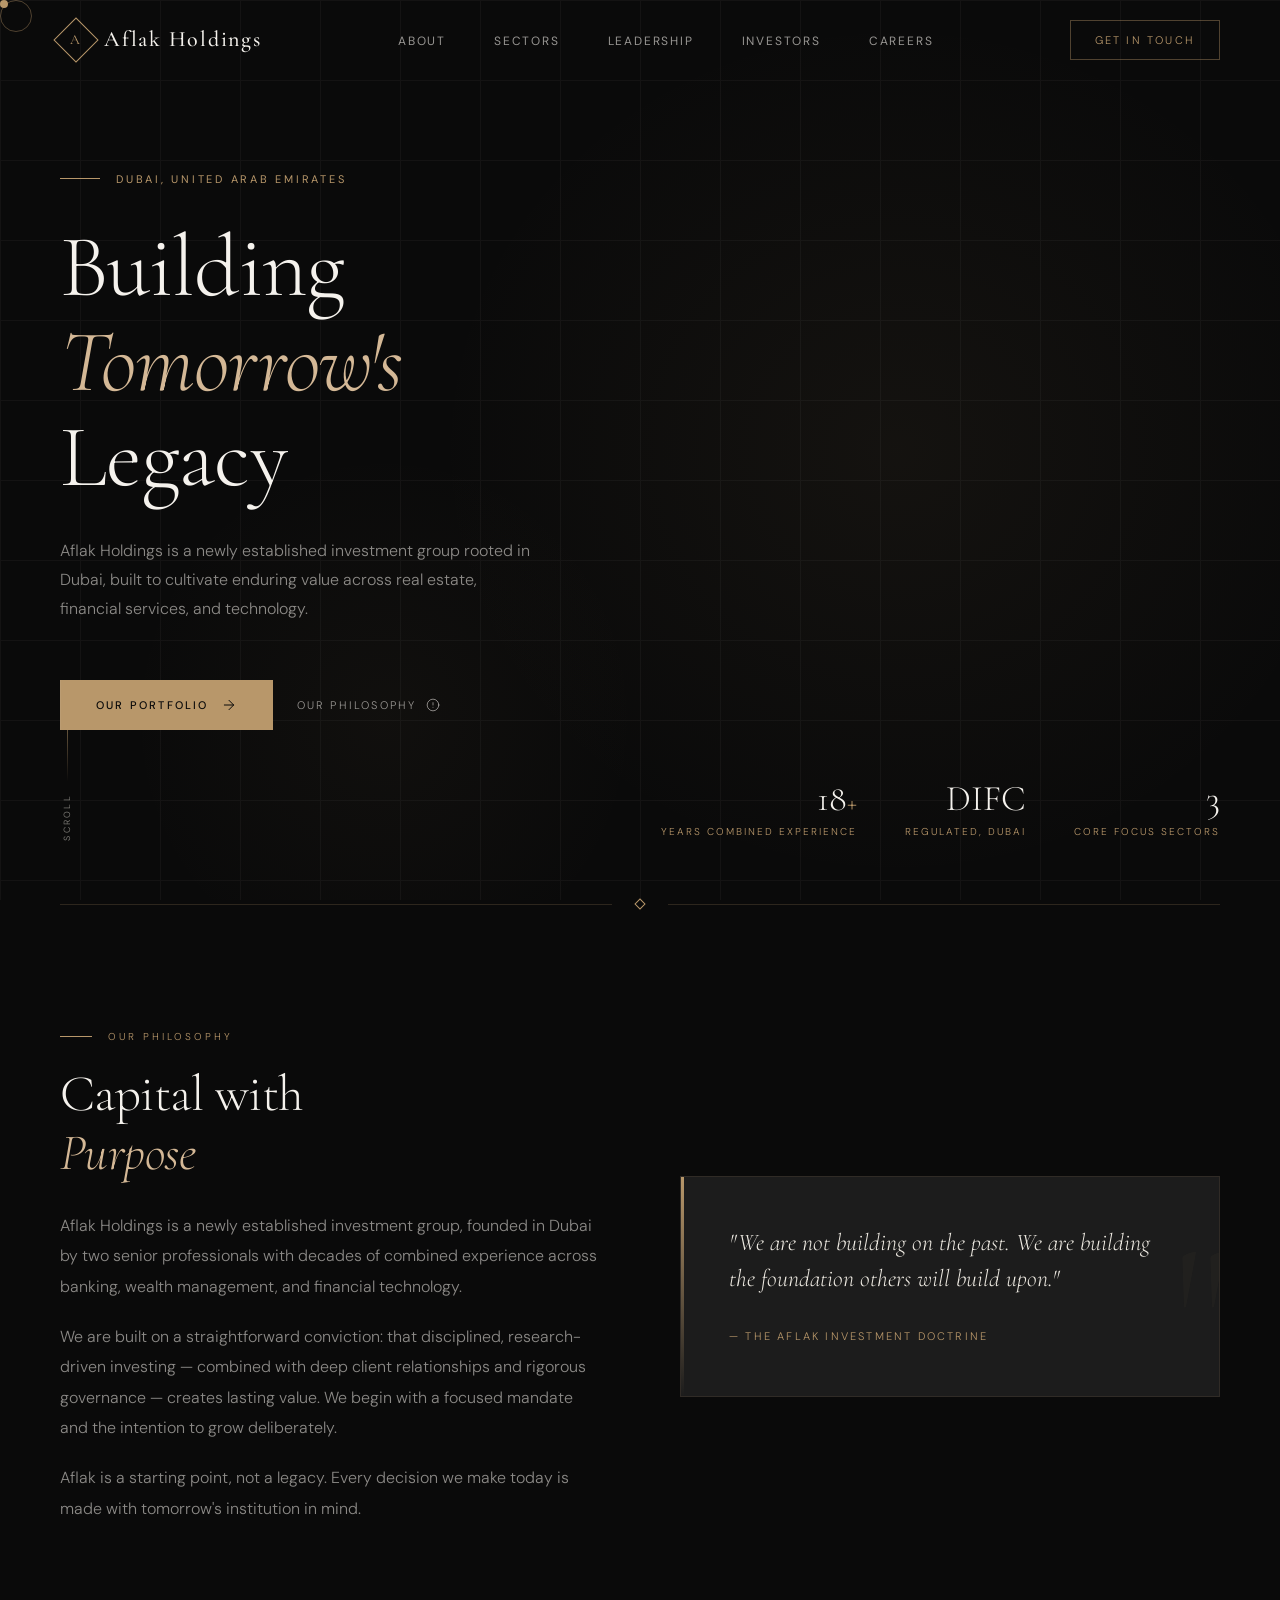
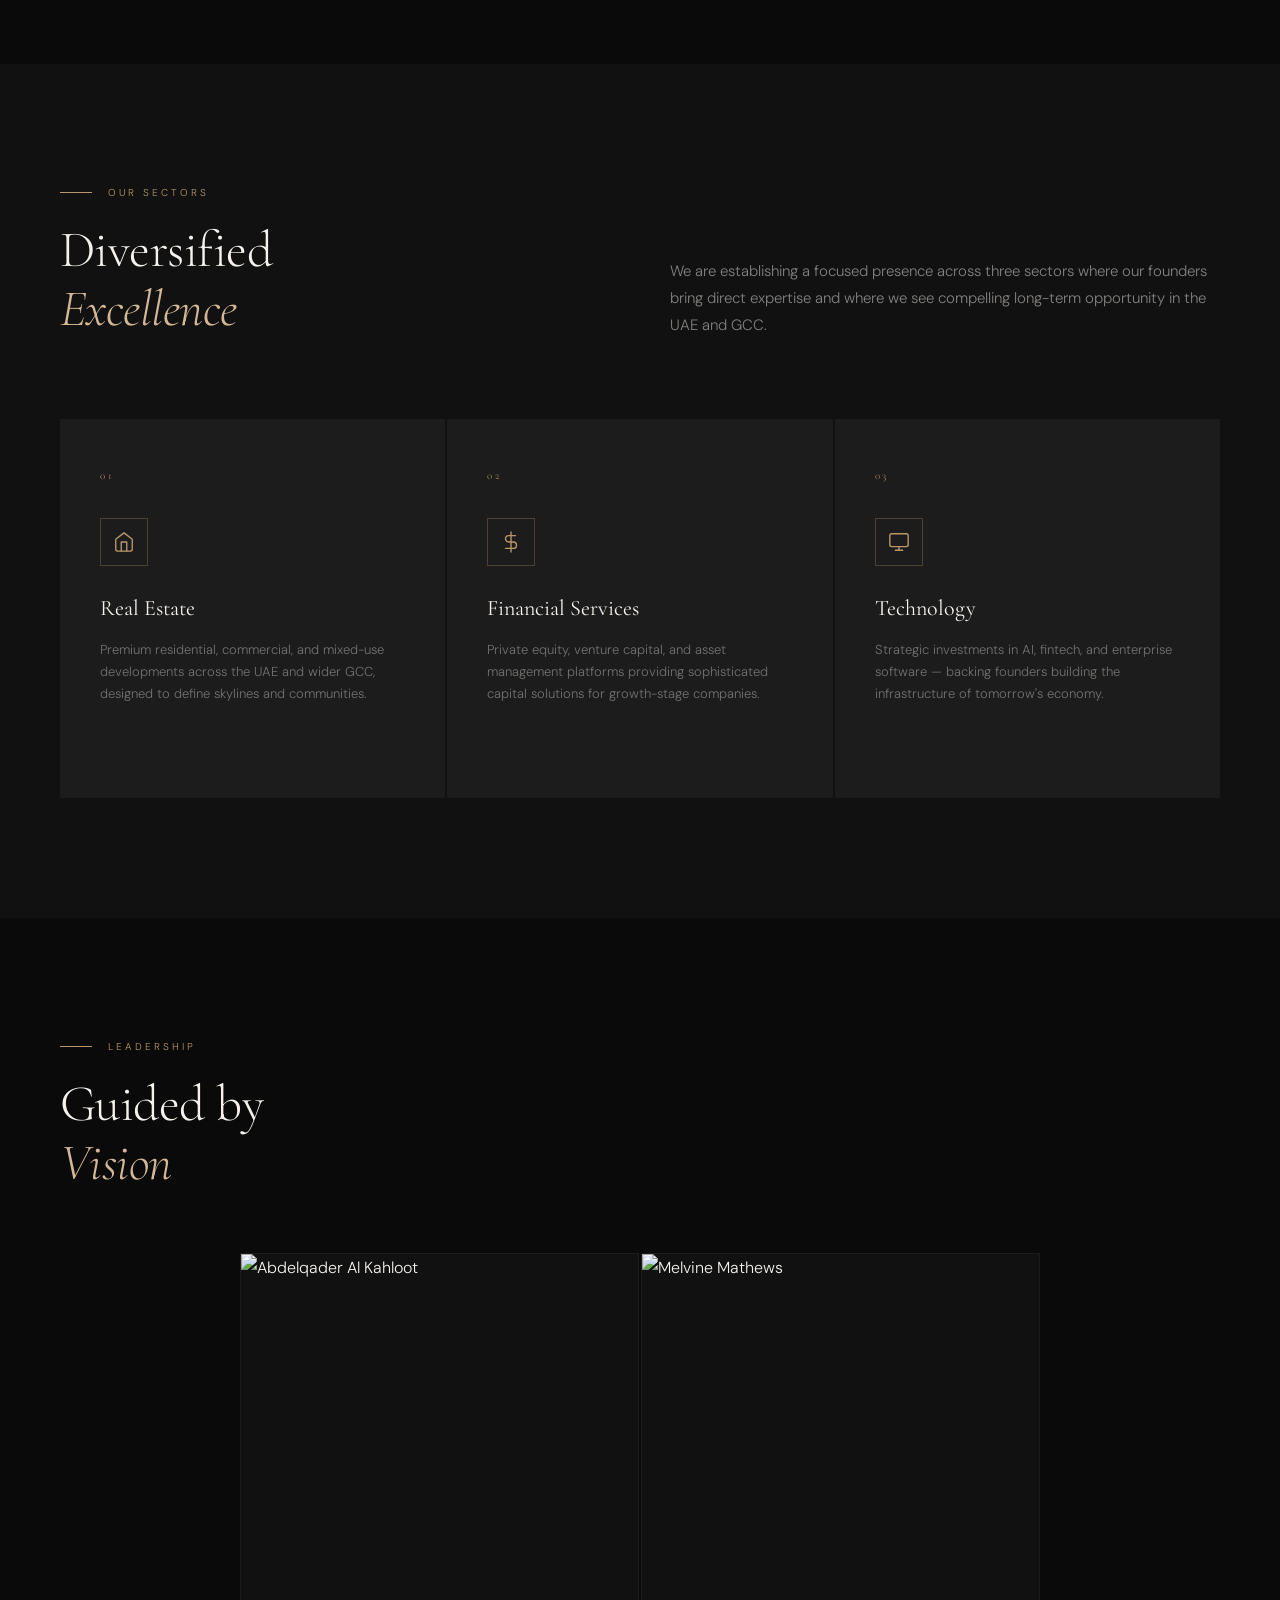
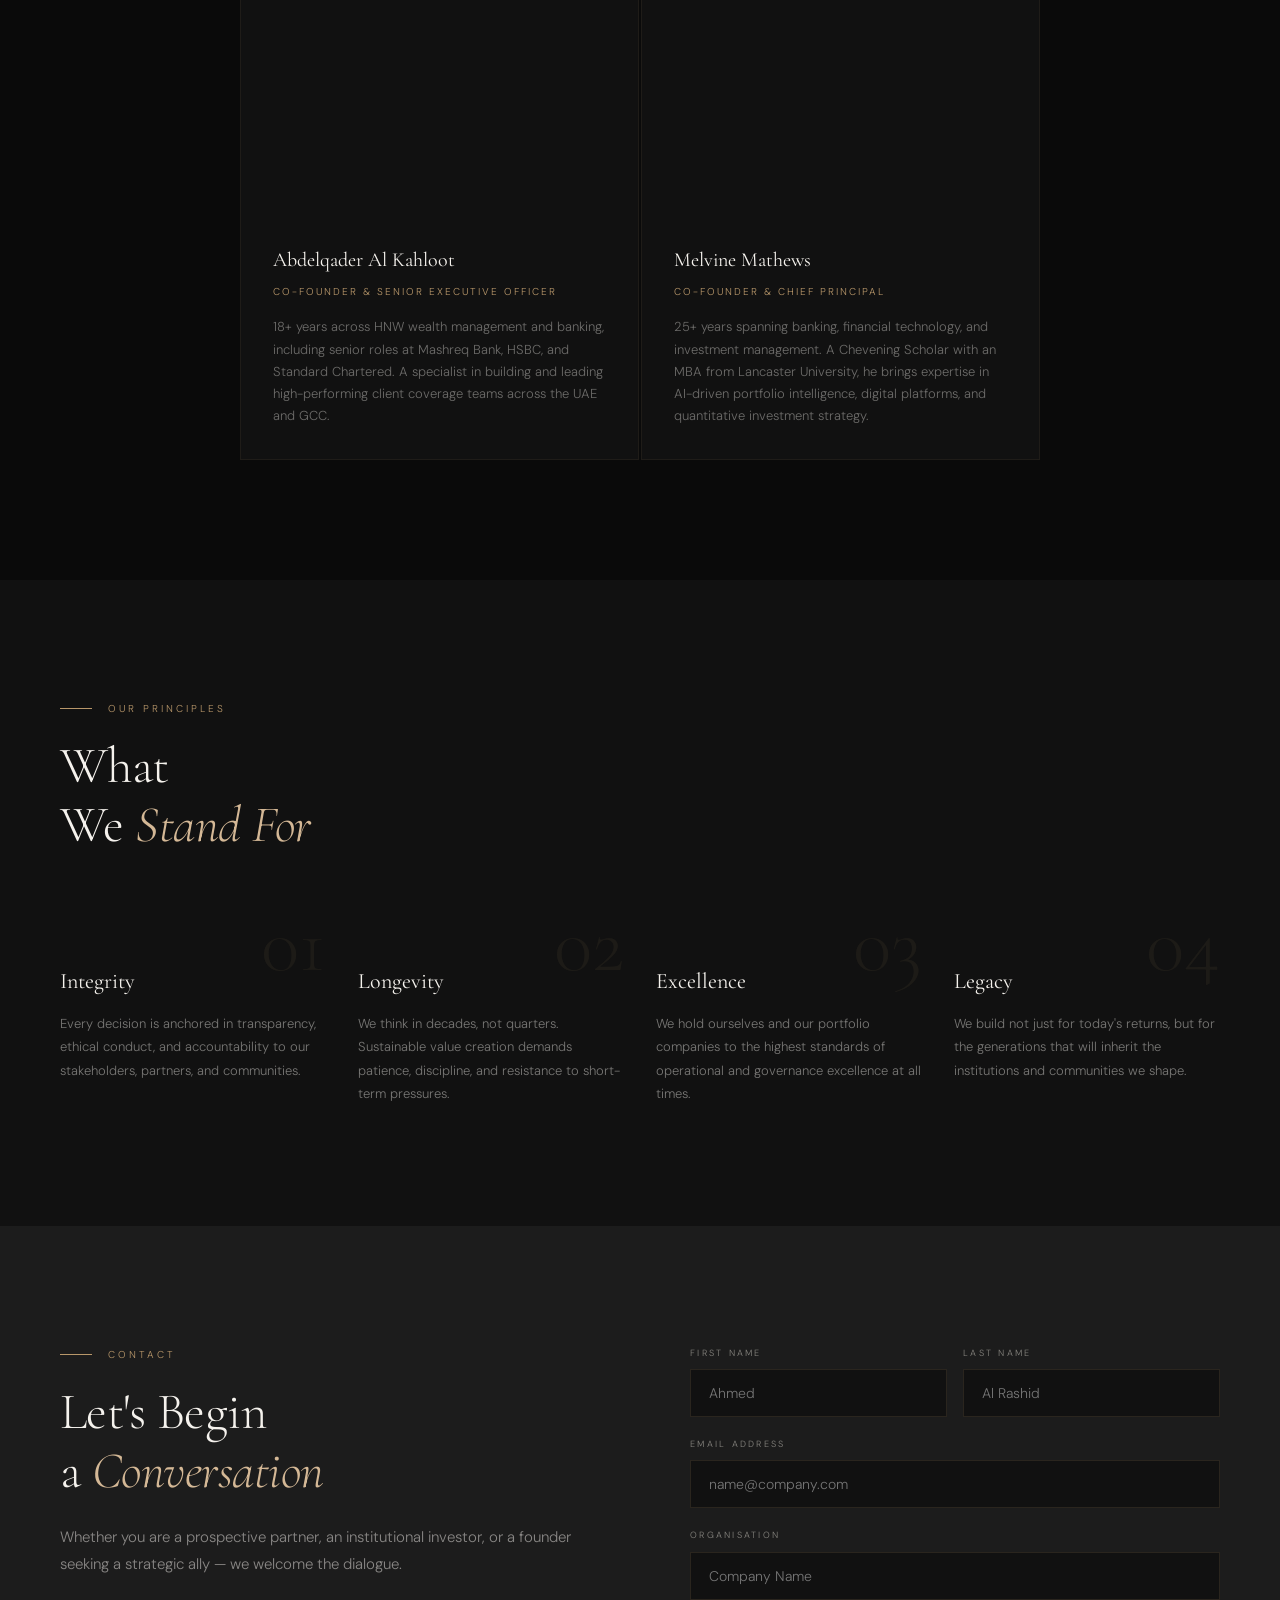
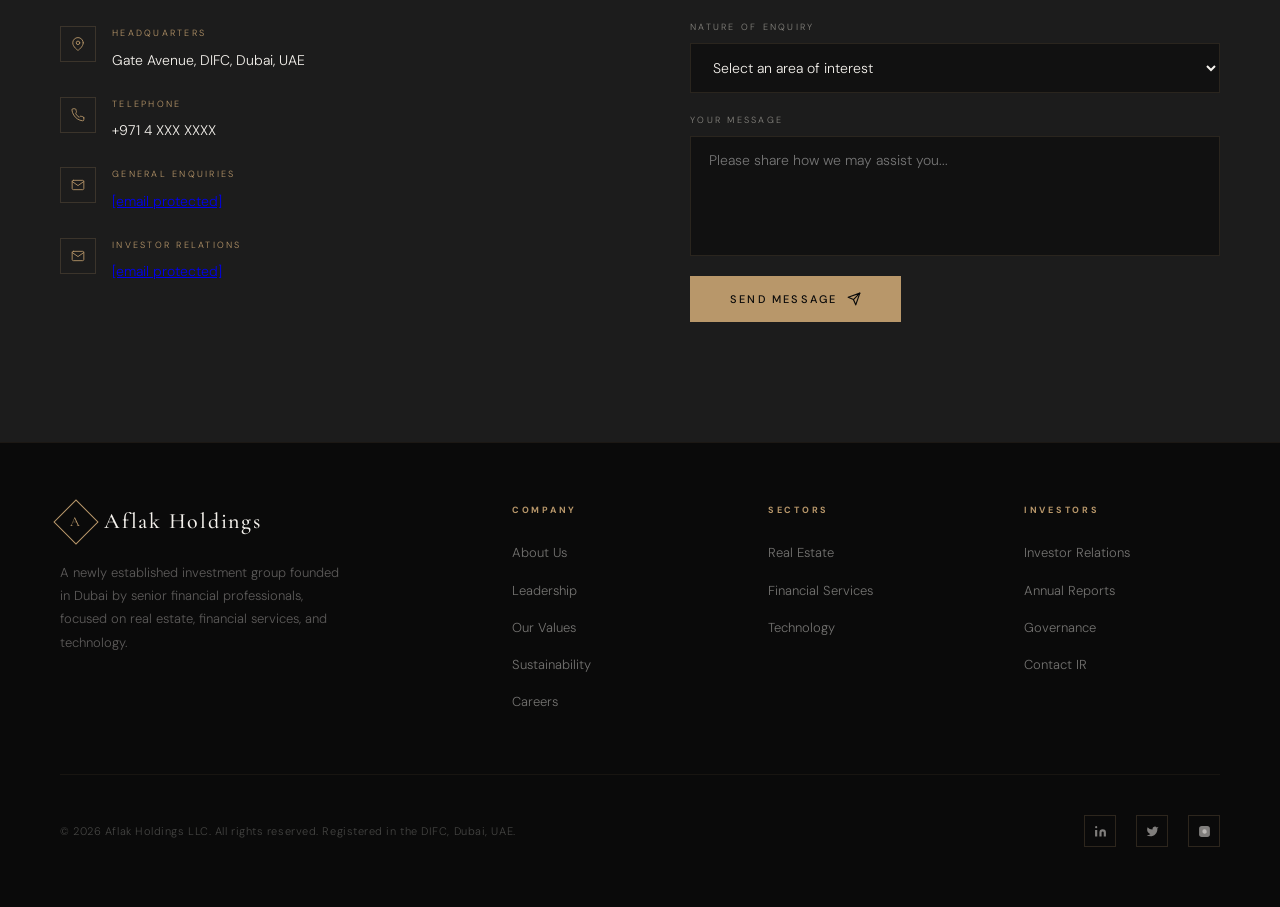
==== index.html @ 6c9a850c "Add files via upload" ====
<!DOCTYPE html>
<html lang="en">
<head>
<meta charset="UTF-8">
<meta name="viewport" content="width=device-width, initial-scale=1.0">
<title>Aflak Holdings — Building Tomorrow's Legacy</title>
<link rel="preconnect" href="https://fonts.googleapis.com">
<link rel="preconnect" href="https://fonts.gstatic.com" crossorigin>
<link href="https://fonts.googleapis.com/css2?family=Cormorant+Garamond:ital,wght@0,300;0,400;0,500;0,600;1,300;1,400&family=DM+Sans:wght@300;400;500&display=swap" rel="stylesheet">

<style>
  *, *::before, *::after { margin: 0; padding: 0; box-sizing: border-box; }

  :root {
    --gold: #B8976A;
    --gold-light: #D4B896;
    --gold-dark: #8A6E4A;
    --obsidian: #0A0A0A;
    --off-black: #111111;
    --charcoal: #1C1C1C;
    --slate: #2A2A2A;
    --warm-white: #F5F2ED;
    --cream: #EDE9E1;
    --muted: #888680;
    --text-secondary: #5A5855;
    --serif: 'Cormorant Garamond', Georgia, serif;
    --sans: 'DM Sans', system-ui, sans-serif;
    --nav-height: 80px;
  }

  html { scroll-behavior: smooth; }

  body {
    background: var(--obsidian);
    color: var(--warm-white);
    font-family: var(--sans);
    font-weight: 300;
    overflow-x: hidden;
    line-height: 1.7;
  }

  /* ====== CURSOR ====== */
  .cursor {
    width: 8px; height: 8px;
    background: var(--gold);
    border-radius: 50%;
    position: fixed;
    pointer-events: none;
    z-index: 9999;
    transition: transform 0.15s ease, opacity 0.3s;
    mix-blend-mode: normal;
  }
  .cursor-ring {
    width: 32px; height: 32px;
    border: 1px solid rgba(184,151,106,0.4);
    border-radius: 50%;
    position: fixed;
    pointer-events: none;
    z-index: 9998;
    transition: transform 0.4s cubic-bezier(0.23,1,0.32,1), opacity 0.3s;
  }

  /* ====== NAV ====== */
  nav {
    position: fixed;
    top: 0; left: 0; right: 0;
    height: var(--nav-height);
    display: flex;
    align-items: center;
    justify-content: space-between;
    padding: 0 60px;
    z-index: 1000;
    transition: background 0.6s ease, border-bottom 0.6s ease;
  }
  nav.scrolled {
    background: rgba(10,10,10,0.95);
    backdrop-filter: blur(20px);
    border-bottom: 1px solid rgba(184,151,106,0.15);
  }

  .nav-logo {
    font-family: var(--serif);
    font-size: 22px;
    font-weight: 500;
    letter-spacing: 0.08em;
    color: var(--warm-white);
    text-decoration: none;
    display: flex;
    align-items: center;
    gap: 12px;
  }
  .nav-logo-mark {
    width: 32px; height: 32px;
    border: 1px solid var(--gold);
    display: flex; align-items: center; justify-content: center;
    transform: rotate(45deg);
    flex-shrink: 0;
  }
  .nav-logo-mark span {
    transform: rotate(-45deg);
    font-family: var(--serif);
    font-size: 14px;
    color: var(--gold);
    font-weight: 400;
  }
  .nav-links {
    display: flex;
    gap: 48px;
    list-style: none;
  }
  .nav-links a {
    font-family: var(--sans);
    font-size: 12px;
    font-weight: 400;
    letter-spacing: 0.15em;
    text-transform: uppercase;
    color: rgba(245,242,237,0.6);
    text-decoration: none;
    transition: color 0.3s;
    position: relative;
  }
  .nav-links a::after {
    content: '';
    position: absolute;
    bottom: -4px; left: 0;
    width: 0; height: 1px;
    background: var(--gold);
    transition: width 0.3s ease;
  }
  .nav-links a:hover { color: var(--warm-white); }
  .nav-links a:hover::after { width: 100%; }

  .nav-cta {
    font-family: var(--sans);
    font-size: 11px;
    letter-spacing: 0.2em;
    text-transform: uppercase;
    color: var(--gold);
    text-decoration: none;
    border: 1px solid rgba(184,151,106,0.4);
    padding: 10px 24px;
    transition: all 0.3s;
  }
  .nav-cta:hover {
    background: var(--gold);
    color: var(--obsidian);
    border-color: var(--gold);
  }

  /* ====== HERO ====== */
  .hero {
    min-height: 100vh;
    display: flex;
    align-items: center;
    position: relative;
    overflow: hidden;
    padding: 0 60px;
  }

  .hero-bg {
    position: absolute;
    inset: 0;
    background:
      radial-gradient(ellipse 60% 80% at 70% 50%, rgba(184,151,106,0.06) 0%, transparent 60%),
      radial-gradient(ellipse 40% 60% at 30% 80%, rgba(184,151,106,0.04) 0%, transparent 50%);
  }

  .hero-grid-lines {
    position: absolute;
    inset: 0;
    opacity: 0.04;
    background-image:
      linear-gradient(rgba(245,242,237,1) 1px, transparent 1px),
      linear-gradient(90deg, rgba(245,242,237,1) 1px, transparent 1px);
    background-size: 80px 80px;
  }

  .hero-content {
    max-width: 760px;
    position: relative;
    z-index: 2;
    animation: fadeUp 1.2s cubic-bezier(0.23,1,0.32,1) both;
  }

  .hero-eyebrow {
    display: flex;
    align-items: center;
    gap: 16px;
    margin-bottom: 32px;
  }
  .hero-eyebrow-line {
    width: 40px; height: 1px;
    background: var(--gold);
  }
  .hero-eyebrow span {
    font-size: 11px;
    letter-spacing: 0.25em;
    text-transform: uppercase;
    color: var(--gold);
    font-weight: 400;
  }

  h1 {
    font-family: var(--serif);
    font-size: clamp(52px, 7vw, 88px);
    font-weight: 300;
    line-height: 1.08;
    letter-spacing: -0.01em;
    margin-bottom: 32px;
    color: var(--warm-white);
  }
  h1 em {
    font-style: italic;
    color: var(--gold-light);
  }

  .hero-desc {
    font-size: 16px;
    color: rgba(245,242,237,0.55);
    max-width: 480px;
    margin-bottom: 56px;
    line-height: 1.8;
  }

  .hero-actions {
    display: flex;
    gap: 24px;
    align-items: center;
    flex-wrap: wrap;
  }

  .btn-primary {
    display: inline-flex;
    align-items: center;
    gap: 12px;
    background: var(--gold);
    color: var(--obsidian);
    padding: 16px 36px;
    font-size: 11px;
    letter-spacing: 0.2em;
    text-transform: uppercase;
    font-weight: 500;
    text-decoration: none;
    transition: all 0.3s;
    position: relative;
    overflow: hidden;
  }
  .btn-primary::before {
    content: '';
    position: absolute;
    inset: 0;
    background: rgba(255,255,255,0.15);
    transform: translateX(-100%);
    transition: transform 0.3s ease;
  }
  .btn-primary:hover::before { transform: translateX(0); }
  .btn-primary svg { transition: transform 0.3s; }
  .btn-primary:hover svg { transform: translateX(4px); }

  .btn-ghost {
    display: inline-flex;
    align-items: center;
    gap: 10px;
    color: rgba(245,242,237,0.6);
    font-size: 11px;
    letter-spacing: 0.2em;
    text-transform: uppercase;
    text-decoration: none;
    transition: color 0.3s;
  }
  .btn-ghost:hover { color: var(--warm-white); }

  .hero-stat-strip {
    position: absolute;
    bottom: 60px; right: 60px;
    display: flex;
    gap: 48px;
    z-index: 2;
    animation: fadeUp 1.4s cubic-bezier(0.23,1,0.32,1) 0.2s both;
  }
  .hero-stat {
    text-align: right;
  }
  .hero-stat-number {
    font-family: var(--serif);
    font-size: 36px;
    font-weight: 300;
    color: var(--warm-white);
    display: block;
    line-height: 1;
  }
  .hero-stat-label {
    font-size: 10px;
    letter-spacing: 0.2em;
    text-transform: uppercase;
    color: var(--gold);
    margin-top: 6px;
    display: block;
  }

  .hero-scroll-indicator {
    position: absolute;
    bottom: 60px; left: 60px;
    display: flex;
    flex-direction: column;
    align-items: center;
    gap: 12px;
    z-index: 2;
    animation: fadeUp 1.4s cubic-bezier(0.23,1,0.32,1) 0.3s both;
  }
  .scroll-line {
    width: 1px;
    height: 60px;
    background: linear-gradient(to bottom, rgba(184,151,106,0.6), transparent);
    animation: scrollPulse 2s ease-in-out infinite;
  }
  .scroll-text {
    writing-mode: vertical-rl;
    font-size: 9px;
    letter-spacing: 0.25em;
    text-transform: uppercase;
    color: var(--muted);
    transform: rotate(180deg);
  }

  /* ====== DIVIDER ====== */
  .divider {
    display: flex;
    align-items: center;
    gap: 24px;
    padding: 0 60px;
    margin: 0;
  }
  .divider-line { flex: 1; height: 1px; background: rgba(184,151,106,0.2); }
  .divider-diamond {
    width: 8px; height: 8px;
    border: 1px solid var(--gold);
    transform: rotate(45deg);
    flex-shrink: 0;
  }

  /* ====== SECTION BASE ====== */
  section { padding: 120px 60px; }

  .section-eyebrow {
    display: flex;
    align-items: center;
    gap: 16px;
    margin-bottom: 20px;
  }
  .section-eyebrow-line { width: 32px; height: 1px; background: var(--gold); }
  .section-eyebrow span {
    font-size: 10px;
    letter-spacing: 0.3em;
    text-transform: uppercase;
    color: var(--gold);
  }

  h2 {
    font-family: var(--serif);
    font-size: clamp(36px, 4vw, 56px);
    font-weight: 300;
    line-height: 1.15;
    letter-spacing: -0.01em;
  }
  h2 em { font-style: italic; color: var(--gold-light); }

  h3 {
    font-family: var(--serif);
    font-size: 28px;
    font-weight: 400;
    line-height: 1.3;
  }

  /* ====== ABOUT / PHILOSOPHY ====== */
  .about-grid {
    display: grid;
    grid-template-columns: 1fr 1fr;
    gap: 80px;
    align-items: center;
    max-width: 1200px;
    margin: 0 auto;
  }

  .about-text h2 { margin-bottom: 28px; }

  .about-text p {
    color: rgba(245,242,237,0.55);
    font-size: 16px;
    line-height: 1.9;
    margin-bottom: 20px;
  }

  .philosophy-card {
    background: var(--charcoal);
    border: 1px solid rgba(184,151,106,0.12);
    padding: 48px;
    position: relative;
    overflow: hidden;
  }
  .philosophy-card::before {
    content: '';
    position: absolute;
    top: 0; left: 0;
    width: 3px; height: 100%;
    background: linear-gradient(to bottom, var(--gold), transparent);
  }
  .philosophy-quote {
    font-family: var(--serif);
    font-size: 24px;
    font-style: italic;
    font-weight: 300;
    line-height: 1.5;
    color: var(--cream);
    margin-bottom: 24px;
  }
  .philosophy-attr {
    font-size: 11px;
    letter-spacing: 0.2em;
    text-transform: uppercase;
    color: var(--gold);
  }
  .philosophy-bg-char {
    position: absolute;
    bottom: -20px; right: -10px;
    font-family: var(--serif);
    font-size: 200px;
    color: rgba(184,151,106,0.04);
    line-height: 1;
    pointer-events: none;
    select: none;
  }

  /* ====== SECTORS / PORTFOLIO ====== */
  .sectors { background: var(--off-black); }

  .sectors-header {
    display: grid;
    grid-template-columns: 1fr 1fr;
    gap: 60px;
    align-items: end;
    max-width: 1200px;
    margin: 0 auto 80px;
  }
  .sectors-header p {
    color: rgba(245,242,237,0.5);
    font-size: 15px;
    line-height: 1.8;
  }

  .sectors-grid {
    display: grid;
    grid-template-columns: repeat(3, 1fr);
    gap: 2px;
    max-width: 1200px;
    margin: 0 auto;
  }

  .sector-card {
    background: var(--charcoal);
    padding: 48px 40px;
    position: relative;
    overflow: hidden;
    cursor: pointer;
    transition: background 0.4s ease;
    display: flex;
    flex-direction: column;
    min-height: 320px;
  }
  .sector-card:hover { background: var(--slate); }
  .sector-card::after {
    content: '';
    position: absolute;
    bottom: 0; left: 0;
    width: 0; height: 2px;
    background: var(--gold);
    transition: width 0.4s ease;
  }
  .sector-card:hover::after { width: 100%; }

  .sector-num {
    font-family: var(--serif);
    font-size: 11px;
    letter-spacing: 0.25em;
    color: var(--gold);
    margin-bottom: 32px;
    display: block;
  }

  .sector-icon {
    width: 48px; height: 48px;
    margin-bottom: 24px;
    position: relative;
  }
  .sector-icon-shape {
    width: 48px; height: 48px;
    border: 1px solid rgba(184,151,106,0.3);
    display: flex; align-items: center; justify-content: center;
  }
  .sector-icon-shape svg {
    width: 22px; height: 22px;
    stroke: var(--gold);
    fill: none;
    stroke-width: 1.5;
    stroke-linecap: round;
    stroke-linejoin: round;
  }

  .sector-name {
    font-family: var(--serif);
    font-size: 22px;
    font-weight: 400;
    color: var(--warm-white);
    margin-bottom: 12px;
    flex: 1;
  }
  .sector-desc {
    font-size: 13px;
    color: rgba(245,242,237,0.4);
    line-height: 1.7;
    margin-bottom: 28px;
  }
  .sector-link {
    display: flex;
    align-items: center;
    gap: 8px;
    font-size: 10px;
    letter-spacing: 0.2em;
    text-transform: uppercase;
    color: var(--gold);
    text-decoration: none;
    opacity: 0;
    transform: translateY(8px);
    transition: opacity 0.3s, transform 0.3s;
  }
  .sector-card:hover .sector-link {
    opacity: 1;
    transform: translateY(0);
  }

  /* ====== NUMBERS / IMPACT ====== */
  .numbers { background: var(--charcoal); }

  .numbers-grid {
    display: grid;
    grid-template-columns: repeat(4, 1fr);
    gap: 0;
    max-width: 1200px;
    margin: 60px auto 0;
    border: 1px solid rgba(184,151,106,0.1);
  }
  .number-item {
    padding: 60px 40px;
    border-right: 1px solid rgba(184,151,106,0.1);
    position: relative;
  }
  .number-item:last-child { border-right: none; }
  .number-item::before {
    content: '';
    position: absolute;
    top: 0; left: 0;
    width: 0; height: 2px;
    background: var(--gold);
    transition: width 0.6s ease;
  }
  .number-item.in-view::before { width: 100%; }

  .number-val {
    font-family: var(--serif);
    font-size: clamp(44px, 4vw, 64px);
    font-weight: 300;
    color: var(--warm-white);
    line-height: 1;
    display: block;
    margin-bottom: 8px;
  }
  .number-suffix {
    color: var(--gold);
    font-size: 0.7em;
  }
  .number-label {
    font-size: 10px;
    letter-spacing: 0.25em;
    text-transform: uppercase;
    color: var(--muted);
    display: block;
  }

  /* ====== LEADERSHIP ====== */
  .leadership-header {
    display: flex;
    justify-content: space-between;
    align-items: flex-end;
    max-width: 1200px;
    margin: 0 auto 60px;
  }
  .leadership-grid {
    display: grid;
    grid-template-columns: repeat(3, 1fr);
    gap: 2px;
    max-width: 1200px;
    margin: 0 auto;
  }

  .leader-card {
    background: var(--off-black);
    padding: 0;
    border: 1px solid rgba(184,151,106,0.08);
    transition: border-color 0.3s, transform 0.3s;
    cursor: pointer;
    overflow: hidden;
  }
  .leader-card-body {
    padding: 28px 32px 32px;
  }
  .leader-card:hover {
    border-color: rgba(184,151,106,0.3);
    transform: translateY(-4px);
  }

  .leader-photo {
    width: 100%;
    aspect-ratio: 3 / 4;
    object-fit: cover;
    object-position: center top;
    display: block;
    margin-bottom: 32px;
    filter: grayscale(20%);
    transition: filter 0.4s ease;
  }
  .leader-card:hover .leader-photo { filter: grayscale(0%); }
  .leader-name {
    font-family: var(--serif);
    font-size: 20px;
    font-weight: 400;
    color: var(--warm-white);
    margin-bottom: 6px;
  }
  .leader-title {
    font-size: 10px;
    letter-spacing: 0.2em;
    text-transform: uppercase;
    color: var(--gold);
    margin-bottom: 16px;
    display: block;
  }
  .leader-bio {
    font-size: 13px;
    color: rgba(245,242,237,0.4);
    line-height: 1.7;
  }

  /* ====== VALUES ====== */
  .values { background: var(--off-black); }
  .values-grid {
    display: grid;
    grid-template-columns: repeat(4, 1fr);
    gap: 32px;
    max-width: 1200px;
    margin: 60px auto 0;
  }
  .value-item {
    padding: 0;
    position: relative;
  }
  .value-number {
    font-family: var(--serif);
    font-size: 80px;
    font-weight: 300;
    color: rgba(184,151,106,0.08);
    line-height: 1;
    position: absolute;
    top: -10px; right: 0;
  }
  .value-title {
    font-family: var(--serif);
    font-size: 22px;
    font-weight: 400;
    color: var(--warm-white);
    margin-bottom: 12px;
    margin-top: 48px;
  }
  .value-desc {
    font-size: 13px;
    color: rgba(245,242,237,0.45);
    line-height: 1.8;
  }

  /* ====== NEWS ====== */
  .news-grid {
    display: grid;
    grid-template-columns: 2fr 1fr 1fr;
    gap: 2px;
    max-width: 1200px;
    margin: 60px auto 0;
  }
  .news-card {
    background: var(--off-black);
    padding: 40px;
    border: 1px solid rgba(184,151,106,0.08);
    display: flex;
    flex-direction: column;
    transition: border-color 0.3s;
  }
  .news-card:hover { border-color: rgba(184,151,106,0.25); }
  .news-card.featured { background: var(--charcoal); }
  .news-tag {
    font-size: 9px;
    letter-spacing: 0.3em;
    text-transform: uppercase;
    color: var(--gold);
    margin-bottom: 20px;
    display: block;
    padding: 5px 10px;
    border: 1px solid rgba(184,151,106,0.25);
    display: inline-block;
    width: fit-content;
  }
  .news-title {
    font-family: var(--serif);
    font-size: 20px;
    font-weight: 400;
    color: var(--warm-white);
    line-height: 1.35;
    margin-bottom: 16px;
    flex: 1;
  }
  .news-card.featured .news-title {
    font-size: 26px;
  }
  .news-excerpt {
    font-size: 13px;
    color: rgba(245,242,237,0.4);
    line-height: 1.7;
    margin-bottom: 24px;
  }
  .news-date {
    font-size: 10px;
    letter-spacing: 0.15em;
    color: var(--muted);
    text-transform: uppercase;
  }

  /* ====== CONTACT ====== */
  .contact { background: var(--charcoal); }
  .contact-inner {
    max-width: 1200px;
    margin: 0 auto;
    display: grid;
    grid-template-columns: 1fr 1fr;
    gap: 100px;
    align-items: start;
  }
  .contact-info h2 { margin-bottom: 24px; }
  .contact-info p {
    color: rgba(245,242,237,0.5);
    font-size: 15px;
    line-height: 1.8;
    margin-bottom: 48px;
  }
  .contact-details {
    display: flex;
    flex-direction: column;
    gap: 24px;
  }
  .contact-detail {
    display: flex;
    gap: 16px;
    align-items: flex-start;
  }
  .contact-detail-icon {
    width: 36px; height: 36px;
    border: 1px solid rgba(184,151,106,0.2);
    display: flex; align-items: center; justify-content: center;
    flex-shrink: 0;
  }
  .contact-detail-icon svg {
    width: 14px; height: 14px;
    stroke: var(--gold);
    fill: none;
    stroke-width: 1.5;
    stroke-linecap: round;
    stroke-linejoin: round;
  }
  .contact-detail-label {
    font-size: 9px;
    letter-spacing: 0.25em;
    text-transform: uppercase;
    color: var(--gold);
    margin-bottom: 4px;
    display: block;
  }
  .contact-detail-val {
    font-size: 14px;
    color: var(--warm-white);
  }

  .contact-form {
    display: flex;
    flex-direction: column;
    gap: 20px;
  }
  .form-group {
    display: flex;
    flex-direction: column;
    gap: 8px;
  }
  .form-group label {
    font-size: 9px;
    letter-spacing: 0.25em;
    text-transform: uppercase;
    color: var(--muted);
  }
  .form-group input,
  .form-group textarea,
  .form-group select {
    background: var(--off-black);
    border: 1px solid rgba(184,151,106,0.15);
    color: var(--warm-white);
    padding: 14px 18px;
    font-family: var(--sans);
    font-size: 14px;
    font-weight: 300;
    outline: none;
    transition: border-color 0.3s;
    width: 100%;
  }
  .form-group select option { background: var(--charcoal); }
  .form-group input:focus,
  .form-group textarea:focus,
  .form-group select:focus {
    border-color: rgba(184,151,106,0.5);
  }
  .form-group textarea {
    resize: none;
    height: 120px;
  }
  .form-row { display: grid; grid-template-columns: 1fr 1fr; gap: 16px; }

  .form-submit {
    background: var(--gold);
    border: none;
    color: var(--obsidian);
    padding: 16px 40px;
    font-family: var(--sans);
    font-size: 11px;
    letter-spacing: 0.2em;
    text-transform: uppercase;
    font-weight: 500;
    cursor: pointer;
    transition: all 0.3s;
    display: flex;
    align-items: center;
    gap: 10px;
    align-self: flex-start;
    position: relative;
    overflow: hidden;
  }
  .form-submit::before {
    content: '';
    position: absolute;
    inset: 0;
    background: rgba(255,255,255,0.15);
    transform: translateX(-100%);
    transition: transform 0.3s;
  }
  .form-submit:hover::before { transform: translateX(0); }

  /* ====== FOOTER ====== */
  footer {
    background: var(--obsidian);
    border-top: 1px solid rgba(184,151,106,0.1);
    padding: 60px;
  }
  .footer-inner {
    max-width: 1200px;
    margin: 0 auto;
    display: grid;
    grid-template-columns: 2fr 1fr 1fr 1fr;
    gap: 60px;
    margin-bottom: 60px;
  }
  .footer-brand p {
    font-size: 13px;
    color: rgba(245,242,237,0.35);
    line-height: 1.8;
    margin-top: 20px;
    max-width: 280px;
  }
  .footer-col h4 {
    font-size: 9px;
    letter-spacing: 0.3em;
    text-transform: uppercase;
    color: var(--gold);
    margin-bottom: 20px;
  }
  .footer-col ul {
    list-style: none;
    display: flex;
    flex-direction: column;
    gap: 10px;
  }
  .footer-col ul a {
    font-size: 13px;
    color: rgba(245,242,237,0.45);
    text-decoration: none;
    transition: color 0.2s;
  }
  .footer-col ul a:hover { color: var(--warm-white); }
  .footer-bottom {
    max-width: 1200px;
    margin: 0 auto;
    display: flex;
    justify-content: space-between;
    align-items: center;
    padding-top: 40px;
    border-top: 1px solid rgba(184,151,106,0.08);
  }
  .footer-bottom p {
    font-size: 11px;
    color: rgba(245,242,237,0.25);
    letter-spacing: 0.05em;
  }
  .footer-social {
    display: flex;
    gap: 20px;
  }
  .footer-social a {
    width: 32px; height: 32px;
    border: 1px solid rgba(184,151,106,0.2);
    display: flex; align-items: center; justify-content: center;
    text-decoration: none;
    transition: border-color 0.3s, background 0.3s;
  }
  .footer-social a:hover {
    border-color: var(--gold);
    background: rgba(184,151,106,0.1);
  }
  .footer-social svg {
    width: 13px; height: 13px;
    fill: rgba(245,242,237,0.5);
  }
  .footer-social a:hover svg { fill: var(--gold); }

  /* ====== ANIMATIONS ====== */
  @keyframes fadeUp {
    from { opacity: 0; transform: translateY(30px); }
    to { opacity: 1; transform: translateY(0); }
  }
  @keyframes scrollPulse {
    0%, 100% { opacity: 0.3; }
    50% { opacity: 0.8; }
  }

  .reveal {
    opacity: 1;
    transform: translateY(0);
    transition: opacity 0.8s ease, transform 0.8s ease;
  }
  .reveal.hidden {
    opacity: 0;
    transform: translateY(24px);
  }
  .reveal-delay-1 { transition-delay: 0.1s; }
  .reveal-delay-2 { transition-delay: 0.2s; }
  .reveal-delay-3 { transition-delay: 0.3s; }
  .reveal-delay-4 { transition-delay: 0.4s; }

  /* ====== MOBILE MENU TOGGLE ====== */
  .nav-toggle {
    display: none;
    flex-direction: column;
    gap: 5px;
    cursor: pointer;
    padding: 4px;
  }
  .nav-toggle span {
    width: 24px; height: 1px;
    background: var(--warm-white);
    display: block;
    transition: all 0.3s;
  }

  /* ====== RESPONSIVE ====== */
  @media (max-width: 1024px) {
    nav { padding: 0 32px; }
    section { padding: 80px 32px; }
    .hero { padding: 0 32px; }
    .divider { padding: 0 32px; }
    footer { padding: 60px 32px; }
    .about-grid, .contact-inner { grid-template-columns: 1fr; gap: 48px; }
    .sectors-header, .sectors-grid, .values-grid { grid-template-columns: 1fr 1fr; }
    .numbers-grid { grid-template-columns: 1fr 1fr; }
    .leadership-grid { grid-template-columns: 1fr 1fr; }
    .news-grid { grid-template-columns: 1fr 1fr; }
    .footer-inner { grid-template-columns: 1fr 1fr; }
    .hero-stat-strip { display: none; }
    .hero-scroll-indicator { display: none; }
  }
  @media (max-width: 768px) {
    .nav-links, .nav-cta { display: none; }
    .nav-toggle { display: flex; }
    .sectors-grid, .values-grid, .numbers-grid, .leadership-grid, .news-grid { grid-template-columns: 1fr; }
    .sectors-header { grid-template-columns: 1fr; }
    .footer-inner { grid-template-columns: 1fr; }
    .form-row { grid-template-columns: 1fr; }
  }
</style>
</head>

<body>

<!-- Cursor -->
<div class="cursor" id="cursor"></div>
<div class="cursor-ring" id="cursorRing"></div>

<!-- Navigation -->
<nav id="mainNav">
  <a href="#" class="nav-logo">
    <div class="nav-logo-mark"><span>A</span></div>
    Aflak Holdings
  </a>
  <ul class="nav-links">
    <li><a href="about.html">About</a></li>
    <li><a href="sectors-realestate.html">Sectors</a></li>
    <li><a href="leadership.html">Leadership</a></li>
    <li><a href="investor-relations.html">Investors</a></li>
    <li><a href="careers.html">Careers</a></li>
  </ul>
  <a href="contact-ir.html" class="nav-cta">Get in Touch</a>
  <div class="nav-toggle" id="navToggle">
    <span></span><span></span><span></span>
  </div>
</nav>

<!-- Hero -->
<section class="hero">
  <div class="hero-bg"></div>
  <div class="hero-grid-lines"></div>
  <div class="hero-content">
    <div class="hero-eyebrow">
      <div class="hero-eyebrow-line"></div>
      <span>Dubai, United Arab Emirates</span>
    </div>
    <h1>Building<br><em>Tomorrow's</em><br>Legacy</h1>
    <p class="hero-desc">Aflak Holdings is a newly established investment group rooted in Dubai, built to cultivate enduring value across real estate, financial services, and technology.</p>
    <div class="hero-actions">
      <a href="#sectors" class="btn-primary">
        Our Portfolio
        <svg width="16" height="16" viewBox="0 0 24 24" fill="none" stroke="currentColor" stroke-width="1.5" stroke-linecap="round" stroke-linejoin="round"><path d="M5 12h14M12 5l7 7-7 7"/></svg>
      </a>
      <a href="#about" class="btn-ghost">
        <span>Our Philosophy</span>
        <svg width="14" height="14" viewBox="0 0 24 24" fill="none" stroke="currentColor" stroke-width="1.5" stroke-linecap="round" stroke-linejoin="round"><circle cx="12" cy="12" r="10"/><path d="M12 8v4M12 16h.01"/></svg>
      </a>
    </div>
  </div>

  <div class="hero-stat-strip">
    <div class="hero-stat">
      <span class="hero-stat-number">18<span class="number-suffix">+</span></span>
      <span class="hero-stat-label">Years Combined Experience</span>
    </div>
    <div class="hero-stat">
      <span class="hero-stat-number">DIFC</span>
      <span class="hero-stat-label">Regulated, Dubai</span>
    </div>
    <div class="hero-stat">
      <span class="hero-stat-number">3</span>
      <span class="hero-stat-label">Core Focus Sectors</span>
    </div>
  </div>

  <div class="hero-scroll-indicator">
    <div class="scroll-line"></div>
    <div class="scroll-text">Scroll</div>
  </div>
</section>

<!-- Divider -->
<div class="divider">
  <div class="divider-line"></div>
  <div class="divider-diamond"></div>
  <div class="divider-line"></div>
</div>

<!-- About / Philosophy -->
<section id="about">
  <div class="about-grid">
    <div class="about-text reveal">
      <div class="section-eyebrow">
        <div class="section-eyebrow-line"></div>
        <span>Our Philosophy</span>
      </div>
      <h2>Capital with<br><em>Purpose</em></h2>
      <p>Aflak Holdings is a newly established investment group, founded in Dubai by two senior professionals with decades of combined experience across banking, wealth management, and financial technology.</p>
      <p>We are built on a straightforward conviction: that disciplined, research-driven investing — combined with deep client relationships and rigorous governance — creates lasting value. We begin with a focused mandate and the intention to grow deliberately.</p>
      <p>Aflak is a starting point, not a legacy. Every decision we make today is made with tomorrow's institution in mind.</p>
    </div>
    <div class="reveal reveal-delay-2">
      <div class="philosophy-card">
        <p class="philosophy-quote">"We are not building on the past. We are building the foundation others will build upon."</p>
        <span class="philosophy-attr">— The Aflak Investment Doctrine</span>
        <div class="philosophy-bg-char">"</div>
      </div>
    </div>
  </div>
</section>

<!-- Sectors -->
<section id="sectors" class="sectors">
  <div class="sectors-header reveal">
    <div>
      <div class="section-eyebrow">
        <div class="section-eyebrow-line"></div>
        <span>Our Sectors</span>
      </div>
      <h2>Diversified<br><em>Excellence</em></h2>
    </div>
    <p>We are establishing a focused presence across three sectors where our founders bring direct expertise and where we see compelling long-term opportunity in the UAE and GCC.</p>
  </div>

  <div class="sectors-grid">
    <!-- Real Estate -->
    <div class="sector-card reveal">
      <span class="sector-num">01</span>
      <div class="sector-icon">
        <div class="sector-icon-shape">
          <svg viewBox="0 0 24 24"><path d="M3 9l9-7 9 7v11a2 2 0 0 1-2 2H5a2 2 0 0 1-2-2z"/><polyline points="9 22 9 12 15 12 15 22"/></svg>
        </div>
      </div>
      <div class="sector-name">Real Estate</div>
      <div class="sector-desc">Premium residential, commercial, and mixed-use developments across the UAE and wider GCC, designed to define skylines and communities.</div>
      <a href="#" class="sector-link">
        Explore <svg width="12" height="12" viewBox="0 0 24 24" fill="none" stroke="currentColor" stroke-width="2"><path d="M5 12h14M12 5l7 7-7 7"/></svg>
      </a>
    </div>

    <!-- Financial Services -->
    <div class="sector-card reveal reveal-delay-1">
      <span class="sector-num">02</span>
      <div class="sector-icon">
        <div class="sector-icon-shape">
          <svg viewBox="0 0 24 24"><line x1="12" y1="1" x2="12" y2="23"/><path d="M17 5H9.5a3.5 3.5 0 0 0 0 7h5a3.5 3.5 0 0 1 0 7H6"/></svg>
        </div>
      </div>
      <div class="sector-name">Financial Services</div>
      <div class="sector-desc">Private equity, venture capital, and asset management platforms providing sophisticated capital solutions for growth-stage companies.</div>
      <a href="#" class="sector-link">
        Explore <svg width="12" height="12" viewBox="0 0 24 24" fill="none" stroke="currentColor" stroke-width="2"><path d="M5 12h14M12 5l7 7-7 7"/></svg>
      </a>
    </div>

    <!-- Technology -->
    <div class="sector-card reveal reveal-delay-2">
      <span class="sector-num">03</span>
      <div class="sector-icon">
        <div class="sector-icon-shape">
          <svg viewBox="0 0 24 24"><rect x="2" y="3" width="20" height="14" rx="2" ry="2"/><line x1="8" y1="21" x2="16" y2="21"/><line x1="12" y1="17" x2="12" y2="21"/></svg>
        </div>
      </div>
      <div class="sector-name">Technology</div>
      <div class="sector-desc">Strategic investments in AI, fintech, and enterprise software — backing founders building the infrastructure of tomorrow's economy.</div>
      <a href="#" class="sector-link">
        Explore <svg width="12" height="12" viewBox="0 0 24 24" fill="none" stroke="currentColor" stroke-width="2"><path d="M5 12h14M12 5l7 7-7 7"/></svg>
      </a>
    </div>
  </div>
</section>

<!-- Leadership -->
<section id="leadership">
  <div class="leadership-header reveal">
    <div>
      <div class="section-eyebrow">
        <div class="section-eyebrow-line"></div>
        <span>Leadership</span>
      </div>
      <h2>Guided by<br><em>Vision</em></h2>
    </div>
  </div>
  <div class="leadership-grid" style="grid-template-columns: repeat(2, 1fr); max-width: 800px;">
    <div class="leader-card reveal">
      <img class="leader-photo" src="abdelqader.jpeg" alt="Abdelqader Al Kahloot">
      <div class="leader-card-body">
        <div class="leader-name">Abdelqader Al Kahloot</div>
        <span class="leader-title">Co-Founder &amp; Senior Executive Officer</span>
        <p class="leader-bio">18+ years across HNW wealth management and banking, including senior roles at Mashreq Bank, HSBC, and Standard Chartered. A specialist in building and leading high-performing client coverage teams across the UAE and GCC.</p>
      </div>
    </div>
    <div class="leader-card reveal reveal-delay-1">
      <img class="leader-photo" src="melvine.jpg" alt="Melvine Mathews">
      <div class="leader-card-body">
        <div class="leader-name">Melvine Mathews</div>
        <span class="leader-title">Co-Founder &amp; Chief Principal</span>
        <p class="leader-bio">25+ years spanning banking, financial technology, and investment management. A Chevening Scholar with an MBA from Lancaster University, he brings expertise in AI-driven portfolio intelligence, digital platforms, and quantitative investment strategy.</p>
      </div>
    </div>
  </div>
</section>

<!-- Values -->
<section class="values">
  <div style="max-width:1200px;margin:0 auto;">
    <div class="section-eyebrow reveal">
      <div class="section-eyebrow-line"></div>
      <span>Our Principles</span>
    </div>
    <h2 class="reveal">What<br>We <em>Stand For</em></h2>
  </div>
  <div class="values-grid">
    <div class="value-item reveal">
      <div class="value-number">01</div>
      <div class="value-title">Integrity</div>
      <p class="value-desc">Every decision is anchored in transparency, ethical conduct, and accountability to our stakeholders, partners, and communities.</p>
    </div>
    <div class="value-item reveal reveal-delay-1">
      <div class="value-number">02</div>
      <div class="value-title">Longevity</div>
      <p class="value-desc">We think in decades, not quarters. Sustainable value creation demands patience, discipline, and resistance to short-term pressures.</p>
    </div>
    <div class="value-item reveal reveal-delay-2">
      <div class="value-number">03</div>
      <div class="value-title">Excellence</div>
      <p class="value-desc">We hold ourselves and our portfolio companies to the highest standards of operational and governance excellence at all times.</p>
    </div>
    <div class="value-item reveal reveal-delay-3">
      <div class="value-number">04</div>
      <div class="value-title">Legacy</div>
      <p class="value-desc">We build not just for today's returns, but for the generations that will inherit the institutions and communities we shape.</p>
    </div>
  </div>
</section>

<!-- Contact -->
<section id="contact" class="contact">
  <div class="contact-inner">
    <div class="contact-info reveal">
      <div class="section-eyebrow">
        <div class="section-eyebrow-line"></div>
        <span>Contact</span>
      </div>
      <h2>Let's Begin<br>a <em>Conversation</em></h2>
      <p>Whether you are a prospective partner, an institutional investor, or a founder seeking a strategic ally — we welcome the dialogue.</p>
      <div class="contact-details">
        <div class="contact-detail">
          <div class="contact-detail-icon">
            <svg viewBox="0 0 24 24"><path d="M21 10c0 7-9 13-9 13s-9-6-9-13a9 9 0 0 1 18 0z"/><circle cx="12" cy="10" r="3"/></svg>
          </div>
          <div>
            <span class="contact-detail-label">Headquarters</span>
            <span class="contact-detail-val">Gate Avenue, DIFC, Dubai, UAE</span>
          </div>
        </div>
        <div class="contact-detail">
          <div class="contact-detail-icon">
            <svg viewBox="0 0 24 24"><path d="M22 16.92v3a2 2 0 0 1-2.18 2 19.79 19.79 0 0 1-8.63-3.07A19.5 19.5 0 0 1 4.69 12a19.79 19.79 0 0 1-3.07-8.67A2 2 0 0 1 3.6 1.27h3a2 2 0 0 1 2 1.72 12.84 12.84 0 0 0 .7 2.81 2 2 0 0 1-.45 2.11L8.09 9.91a16 16 0 0 0 6 6l1.27-1.27a2 2 0 0 1 2.11-.45 12.84 12.84 0 0 0 2.81.7A2 2 0 0 1 22 16.92z"/></svg>
          </div>
          <div>
            <span class="contact-detail-label">Telephone</span>
            <span class="contact-detail-val">+971 4 XXX XXXX</span>
          </div>
        </div>
        <div class="contact-detail">
          <div class="contact-detail-icon">
            <svg viewBox="0 0 24 24"><path d="M4 4h16c1.1 0 2 .9 2 2v12c0 1.1-.9 2-2 2H4c-1.1 0-2-.9-2-2V6c0-1.1.9-2 2-2z"/><polyline points="22,6 12,13 2,6"/></svg>
          </div>
          <div>
            <span class="contact-detail-label">General Enquiries</span>
            <span class="contact-detail-val"><a href="/cdn-cgi/l/email-protection" class="__cf_email__" data-cfemail="27424956524e554e42546746414b464c4f484b434e4940540944484a">[email&#160;protected]</a></span>
          </div>
        </div>
        <div class="contact-detail">
          <div class="contact-detail-icon">
            <svg viewBox="0 0 24 24"><path d="M4 4h16c1.1 0 2 .9 2 2v12c0 1.1-.9 2-2 2H4c-1.1 0-2-.9-2-2V6c0-1.1.9-2 2-2z"/><polyline points="22,6 12,13 2,6"/></svg>
          </div>
          <div>
            <span class="contact-detail-label">Investor Relations</span>
            <span class="contact-detail-val"><a href="/cdn-cgi/l/email-protection" class="__cf_email__" data-cfemail="325b407253545e53595a5d5e565b5c55411c515d5f">[email&#160;protected]</a></span>
          </div>
        </div>
      </div>
    </div>

    <div class="reveal reveal-delay-1">
      <div class="contact-form">
        <div class="form-row">
          <div class="form-group">
            <label for="fname">First Name</label>
            <input type="text" id="fname" placeholder="Ahmed">
          </div>
          <div class="form-group">
            <label for="lname">Last Name</label>
            <input type="text" id="lname" placeholder="Al Rashid">
          </div>
        </div>
        <div class="form-group">
          <label for="email">Email Address</label>
          <input type="email" id="email" placeholder="name@company.com">
        </div>
        <div class="form-group">
          <label for="org">Organisation</label>
          <input type="text" id="org" placeholder="Company Name">
        </div>
        <div class="form-group">
          <label for="inquiry">Nature of Enquiry</label>
          <select id="inquiry">
            <option value="">Select an area of interest</option>
            <option>Investment Partnership</option>
            <option>Investor Relations</option>
            <option>Real Estate</option>
            <option>Technology Ventures</option>
            <option>Media &amp; Press</option>
            <option>Careers</option>
            <option>Other</option>
          </select>
        </div>
        <div class="form-group">
          <label for="message">Your Message</label>
          <textarea id="message" placeholder="Please share how we may assist you..."></textarea>
        </div>
        <button class="form-submit" type="button">
          Send Message
          <svg width="14" height="14" viewBox="0 0 24 24" fill="none" stroke="currentColor" stroke-width="2" stroke-linecap="round" stroke-linejoin="round"><line x1="22" y1="2" x2="11" y2="13"/><polygon points="22 2 15 22 11 13 2 9 22 2"/></svg>
        </button>
      </div>
    </div>
  </div>
</section>

<!-- Footer -->
<footer>
  <div class="footer-inner">
    <div class="footer-brand">
      <a href="#" class="nav-logo" style="margin-bottom:0;">
        <div class="nav-logo-mark"><span>A</span></div>
        Aflak Holdings
      </a>
      <p>A newly established investment group founded in Dubai by senior financial professionals, focused on real estate, financial services, and technology.</p>
    </div>
    <div class="footer-col">
      <h4>Company</h4>
      <ul>
        <li><a href="about.html">About Us</a></li>
        <li><a href="leadership.html">Leadership</a></li>
        <li><a href="values.html">Our Values</a></li>
        <li><a href="sustainability.html">Sustainability</a></li>
        <li><a href="careers.html">Careers</a></li>
      </ul>
    </div>
    <div class="footer-col">
      <h4>Sectors</h4>
      <ul>
        <li><a href="sectors-realestate.html">Real Estate</a></li>
        <li><a href="sectors-financial.html">Financial Services</a></li>
        <li><a href="sectors-technology.html">Technology</a></li>
      </ul>
    </div>
    <div class="footer-col">
      <h4>Investors</h4>
      <ul>
        <li><a href="investor-relations.html">Investor Relations</a></li>
        <li><a href="annual-reports.html">Annual Reports</a></li>
        <li><a href="governance.html">Governance</a></li>
        <li><a href="contact-ir.html">Contact IR</a></li>
      </ul>
    </div>
  </div>
  <div class="footer-bottom">
    <p>&copy; 2026 Aflak Holdings LLC. All rights reserved. Registered in the DIFC, Dubai, UAE.</p>
    <div class="footer-social">
      <a href="#" aria-label="LinkedIn">
        <svg viewBox="0 0 24 24"><path d="M16 8a6 6 0 0 1 6 6v7h-4v-7a2 2 0 0 0-2-2 2 2 0 0 0-2 2v7h-4v-7a6 6 0 0 1 6-6zM2 9h4v12H2z"/><circle cx="4" cy="4" r="2"/></svg>
      </a>
      <a href="#" aria-label="X / Twitter">
        <svg viewBox="0 0 24 24"><path d="M23 3a10.9 10.9 0 0 1-3.14 1.53 4.48 4.48 0 0 0-7.86 3v1A10.66 10.66 0 0 1 3 4s-4 9 5 13a11.64 11.64 0 0 1-7 2c9 5 20 0 20-11.5a4.5 4.5 0 0 0-.08-.83A7.72 7.72 0 0 0 23 3z"/></svg>
      </a>
      <a href="#" aria-label="Instagram">
        <svg viewBox="0 0 24 24"><rect x="2" y="2" width="20" height="20" rx="5" ry="5"/><path d="M16 11.37A4 4 0 1 1 12.63 8 4 4 0 0 1 16 11.37z"/><line x1="17.5" y1="6.5" x2="17.51" y2="6.5"/></svg>
      </a>
    </div>
  </div>
</footer>

<script data-cfasync="false" src="/cdn-cgi/scripts/5c5dd728/cloudflare-static/email-decode.min.js"></script><script>
  // Custom Cursor
  const cursor = document.getElementById('cursor');
  const ring = document.getElementById('cursorRing');
  let mouseX = 0, mouseY = 0, ringX = 0, ringY = 0;
  document.addEventListener('mousemove', e => {
    mouseX = e.clientX; mouseY = e.clientY;
    cursor.style.transform = `translate(${mouseX - 4}px, ${mouseY - 4}px)`;
  });
  function animateRing() {
    ringX += (mouseX - ringX - 16) * 0.12;
    ringY += (mouseY - ringY - 16) * 0.12;
    ring.style.transform = `translate(${ringX}px, ${ringY}px)`;
    requestAnimationFrame(animateRing);
  }
  animateRing();
  document.querySelectorAll('a, button, .sector-card, .leader-card, .news-card').forEach(el => {
    el.addEventListener('mouseenter', () => { cursor.style.transform += ' scale(2)'; ring.style.opacity = '0.5'; });
    el.addEventListener('mouseleave', () => { cursor.style.transform = cursor.style.transform.replace(' scale(2)', ''); ring.style.opacity = '1'; });
  });

  // Nav scroll
  const nav = document.getElementById('mainNav');
  window.addEventListener('scroll', () => {
    nav.classList.toggle('scrolled', window.scrollY > 40);
  });

  // Scroll reveal — elements start visible, we add .hidden then remove it
  const reveals = document.querySelectorAll('.reveal');
  reveals.forEach(el => el.classList.add('hidden'));
  const observer = new IntersectionObserver(entries => {
    entries.forEach(entry => {
      if (entry.isIntersecting) {
        entry.target.classList.remove('hidden');
        observer.unobserve(entry.target);
      }
    });
  }, { threshold: 0.08 });
  // Small delay so the hidden class is applied before observing
  setTimeout(() => reveals.forEach(el => observer.observe(el)), 50);

  // Number items border animation
  const numberItems = document.querySelectorAll('.number-item');
  const numObserver = new IntersectionObserver(entries => {
    entries.forEach(entry => {
      if (entry.isIntersecting) {
        entry.target.classList.add('in-view');
        numObserver.unobserve(entry.target);
      }
    });
  }, { threshold: 0.3 });
  numberItems.forEach(el => numObserver.observe(el));

  // Form submit feedback
  document.querySelector('.form-submit').addEventListener('click', function() {
    const btn = this;
    btn.textContent = 'Message Sent';
    btn.style.background = '#4a7c59';
    btn.style.color = '#fff';
    setTimeout(() => {
      btn.innerHTML =
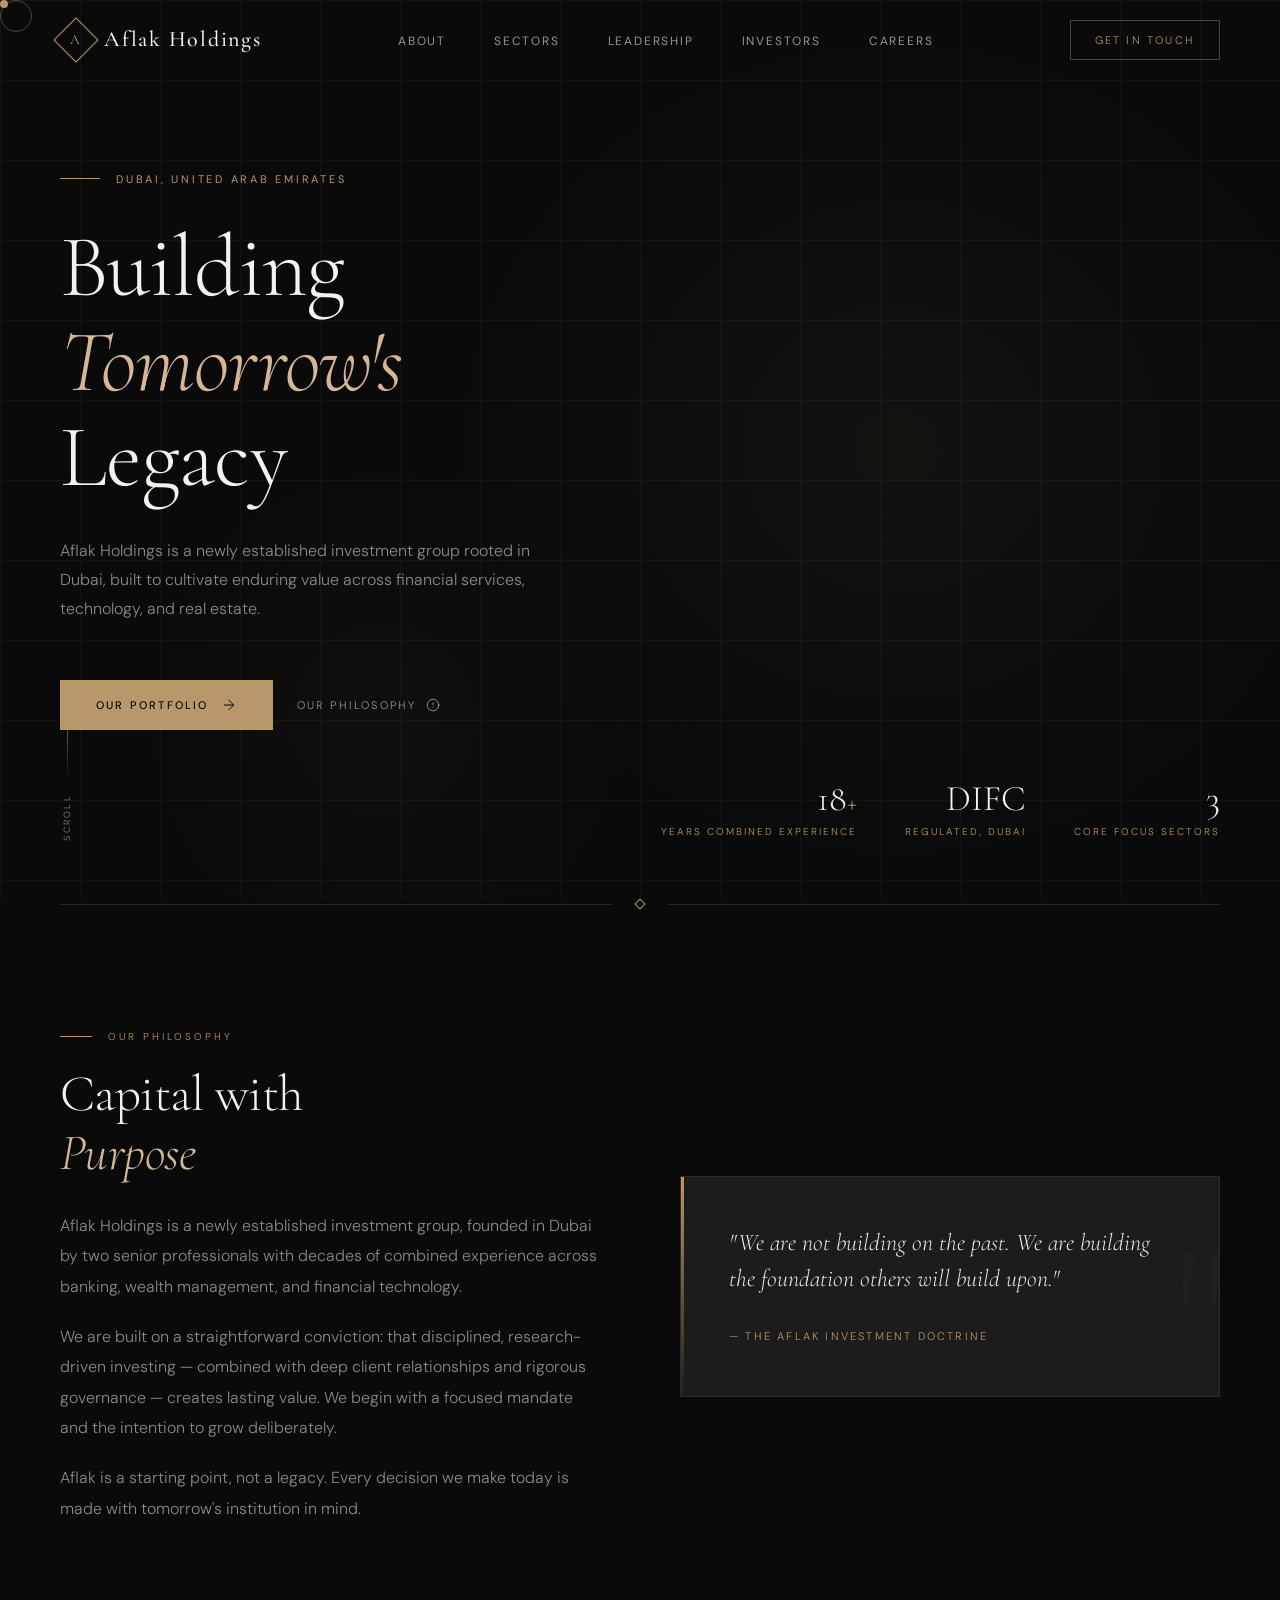
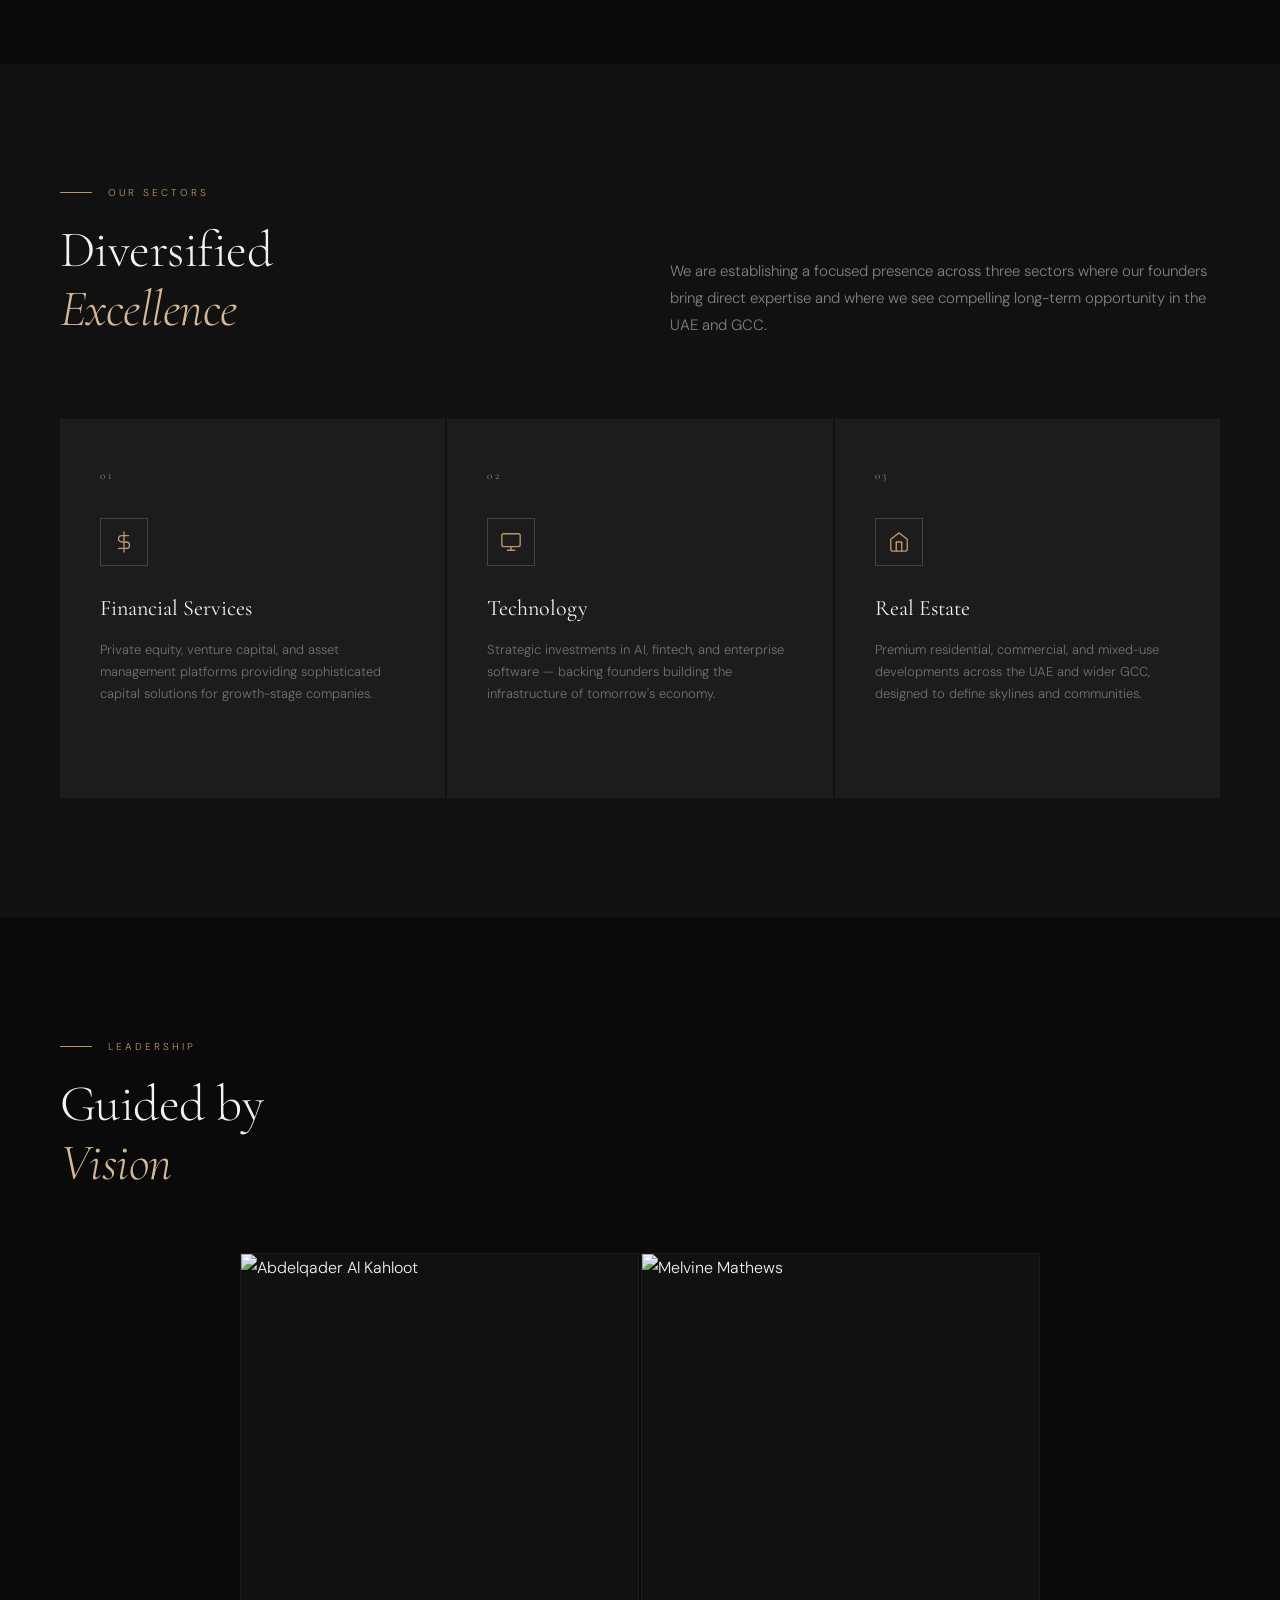
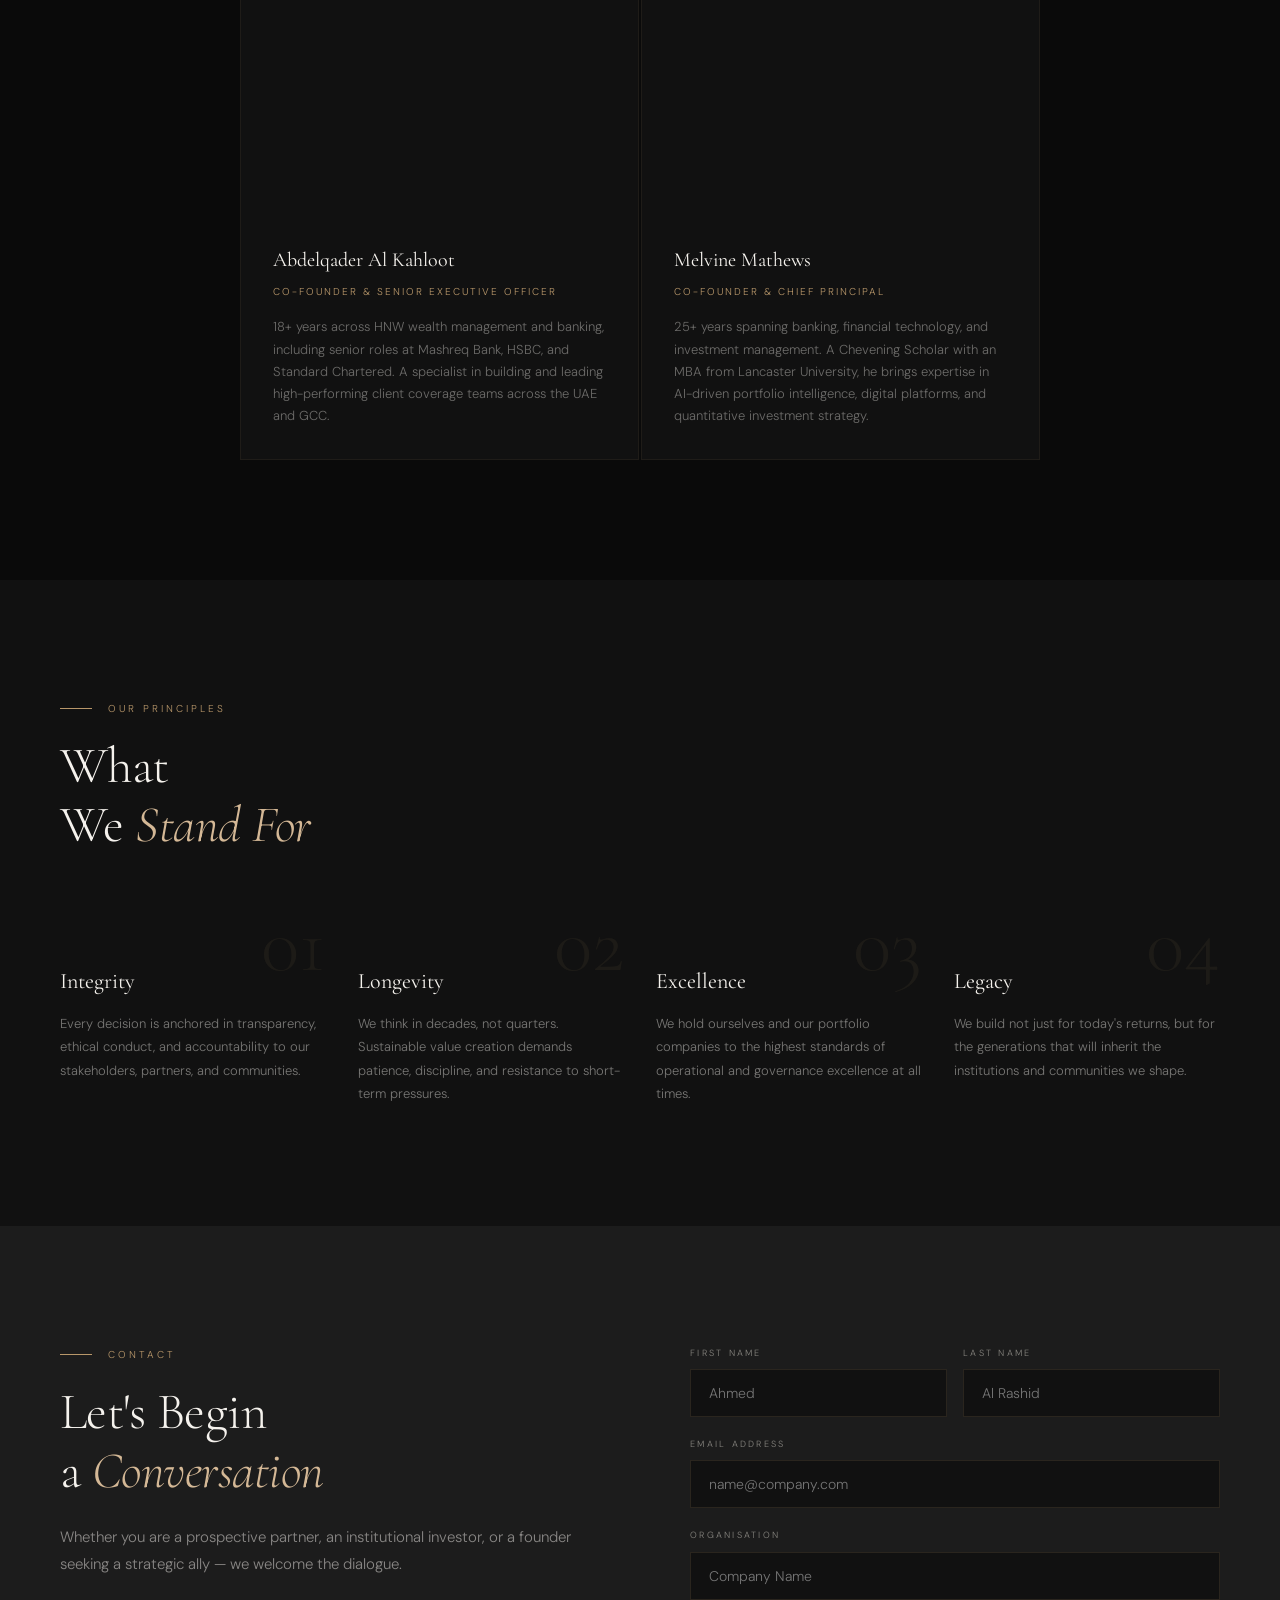
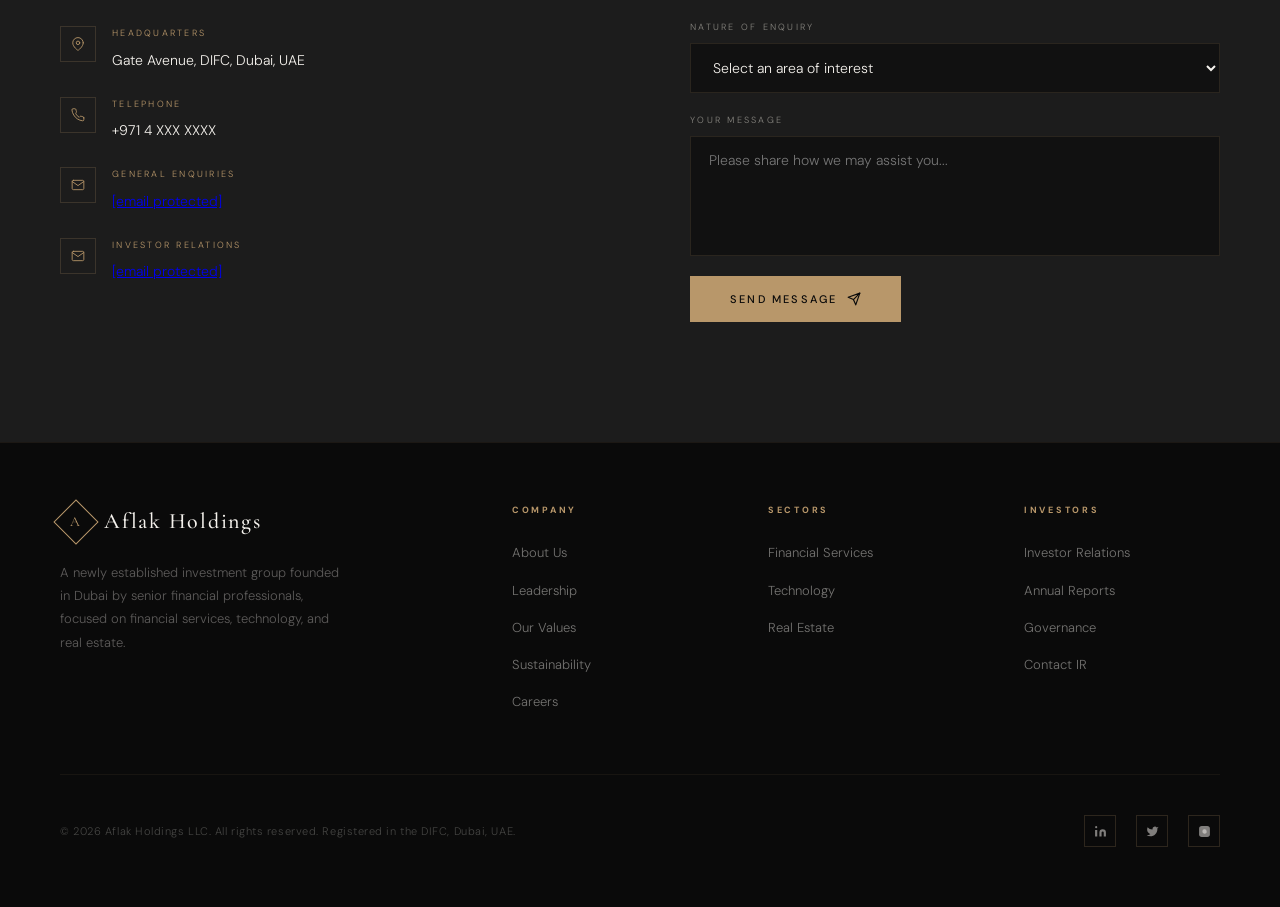
==== commit 2e117837: "Add files via upload" ====
--- a/index.html
+++ b/index.html
@@ -1022,7 +1022,7 @@
   </a>
   <ul class="nav-links">
     <li><a href="about.html">About</a></li>
-    <li><a href="sectors-realestate.html">Sectors</a></li>
+    <li><a href="sectors-financial.html">Sectors</a></li>
     <li><a href="leadership.html">Leadership</a></li>
     <li><a href="investor-relations.html">Investors</a></li>
     <li><a href="careers.html">Careers</a></li>
@@ -1043,7 +1043,7 @@
       <span>Dubai, United Arab Emirates</span>
     </div>
     <h1>Building<br><em>Tomorrow's</em><br>Legacy</h1>
-    <p class="hero-desc">Aflak Holdings is a newly established investment group rooted in Dubai, built to cultivate enduring value across real estate, financial services, and technology.</p>
+    <p class="hero-desc">Aflak Holdings is a newly established investment group rooted in Dubai, built to cultivate enduring value across financial services, technology, and real estate.</p>
     <div class="hero-actions">
       <a href="#sectors" class="btn-primary">
         Our Portfolio
@@ -1121,9 +1121,39 @@
   </div>
 
   <div class="sectors-grid">
-    <!-- Real Estate -->
+    <!-- Financial Services -->
     <div class="sector-card reveal">
       <span class="sector-num">01</span>
+      <div class="sector-icon">
+        <div class="sector-icon-shape">
+          <svg viewBox="0 0 24 24"><line x1="12" y1="1" x2="12" y2="23"/><path d="M17 5H9.5a3.5 3.5 0 0 0 0 7h5a3.5 3.5 0 0 1 0 7H6"/></svg>
+        </div>
+      </div>
+      <div class="sector-name">Financial Services</div>
+      <div class="sector-desc">Private equity, venture capital, and asset management platforms providing sophisticated capital solutions for growth-stage companies.</div>
+      <a href="sectors-financial.html" class="sector-link">
+        Explore <svg width="12" height="12" viewBox="0 0 24 24" fill="none" stroke="currentColor" stroke-width="2"><path d="M5 12h14M12 5l7 7-7 7"/></svg>
+      </a>
+    </div>
+
+    <!-- Technology -->
+    <div class="sector-card reveal reveal-delay-1">
+      <span class="sector-num">02</span>
+      <div class="sector-icon">
+        <div class="sector-icon-shape">
+          <svg viewBox="0 0 24 24"><rect x="2" y="3" width="20" height="14" rx="2" ry="2"/><line x1="8" y1="21" x2="16" y2="21"/><line x1="12" y1="17" x2="12" y2="21"/></svg>
+        </div>
+      </div>
+      <div class="sector-name">Technology</div>
+      <div class="sector-desc">Strategic investments in AI, fintech, and enterprise software — backing founders building the infrastructure of tomorrow's economy.</div>
+      <a href="sectors-technology.html" class="sector-link">
+        Explore <svg width="12" height="12" viewBox="0 0 24 24" fill="none" stroke="currentColor" stroke-width="2"><path d="M5 12h14M12 5l7 7-7 7"/></svg>
+      </a>
+    </div>
+
+    <!-- Real Estate -->
+    <div class="sector-card reveal reveal-delay-2">
+      <span class="sector-num">03</span>
       <div class="sector-icon">
         <div class="sector-icon-shape">
           <svg viewBox="0 0 24 24"><path d="M3 9l9-7 9 7v11a2 2 0 0 1-2 2H5a2 2 0 0 1-2-2z"/><polyline points="9 22 9 12 15 12 15 22"/></svg>
@@ -1131,37 +1161,7 @@
       </div>
       <div class="sector-name">Real Estate</div>
       <div class="sector-desc">Premium residential, commercial, and mixed-use developments across the UAE and wider GCC, designed to define skylines and communities.</div>
-      <a href="#" class="sector-link">
-        Explore <svg width="12" height="12" viewBox="0 0 24 24" fill="none" stroke="currentColor" stroke-width="2"><path d="M5 12h14M12 5l7 7-7 7"/></svg>
-      </a>
-    </div>
-
-    <!-- Financial Services -->
-    <div class="sector-card reveal reveal-delay-1">
-      <span class="sector-num">02</span>
-      <div class="sector-icon">
-        <div class="sector-icon-shape">
-          <svg viewBox="0 0 24 24"><line x1="12" y1="1" x2="12" y2="23"/><path d="M17 5H9.5a3.5 3.5 0 0 0 0 7h5a3.5 3.5 0 0 1 0 7H6"/></svg>
-        </div>
-      </div>
-      <div class="sector-name">Financial Services</div>
-      <div class="sector-desc">Private equity, venture capital, and asset management platforms providing sophisticated capital solutions for growth-stage companies.</div>
-      <a href="#" class="sector-link">
-        Explore <svg width="12" height="12" viewBox="0 0 24 24" fill="none" stroke="currentColor" stroke-width="2"><path d="M5 12h14M12 5l7 7-7 7"/></svg>
-      </a>
-    </div>
-
-    <!-- Technology -->
-    <div class="sector-card reveal reveal-delay-2">
-      <span class="sector-num">03</span>
-      <div class="sector-icon">
-        <div class="sector-icon-shape">
-          <svg viewBox="0 0 24 24"><rect x="2" y="3" width="20" height="14" rx="2" ry="2"/><line x1="8" y1="21" x2="16" y2="21"/><line x1="12" y1="17" x2="12" y2="21"/></svg>
-        </div>
-      </div>
-      <div class="sector-name">Technology</div>
-      <div class="sector-desc">Strategic investments in AI, fintech, and enterprise software — backing founders building the infrastructure of tomorrow's economy.</div>
-      <a href="#" class="sector-link">
+      <a href="sectors-realestate.html" class="sector-link">
         Explore <svg width="12" height="12" viewBox="0 0 24 24" fill="none" stroke="currentColor" stroke-width="2"><path d="M5 12h14M12 5l7 7-7 7"/></svg>
       </a>
     </div>
@@ -1336,7 +1336,7 @@
         <div class="nav-logo-mark"><span>A</span></div>
         Aflak Holdings
       </a>
-      <p>A newly established investment group founded in Dubai by senior financial professionals, focused on real estate, financial services, and technology.</p>
+      <p>A newly established investment group founded in Dubai by senior financial professionals, focused on financial services, technology, and real estate.</p>
     </div>
     <div class="footer-col">
       <h4>Company</h4>
@@ -1351,9 +1351,9 @@
     <div class="footer-col">
       <h4>Sectors</h4>
       <ul>
-        <li><a href="sectors-realestate.html">Real Estate</a></li>
         <li><a href="sectors-financial.html">Financial Services</a></li>
         <li><a href="sectors-technology.html">Technology</a></li>
+        <li><a href="sectors-realestate.html">Real Estate</a></li>
       </ul>
     </div>
     <div class="footer-col">
